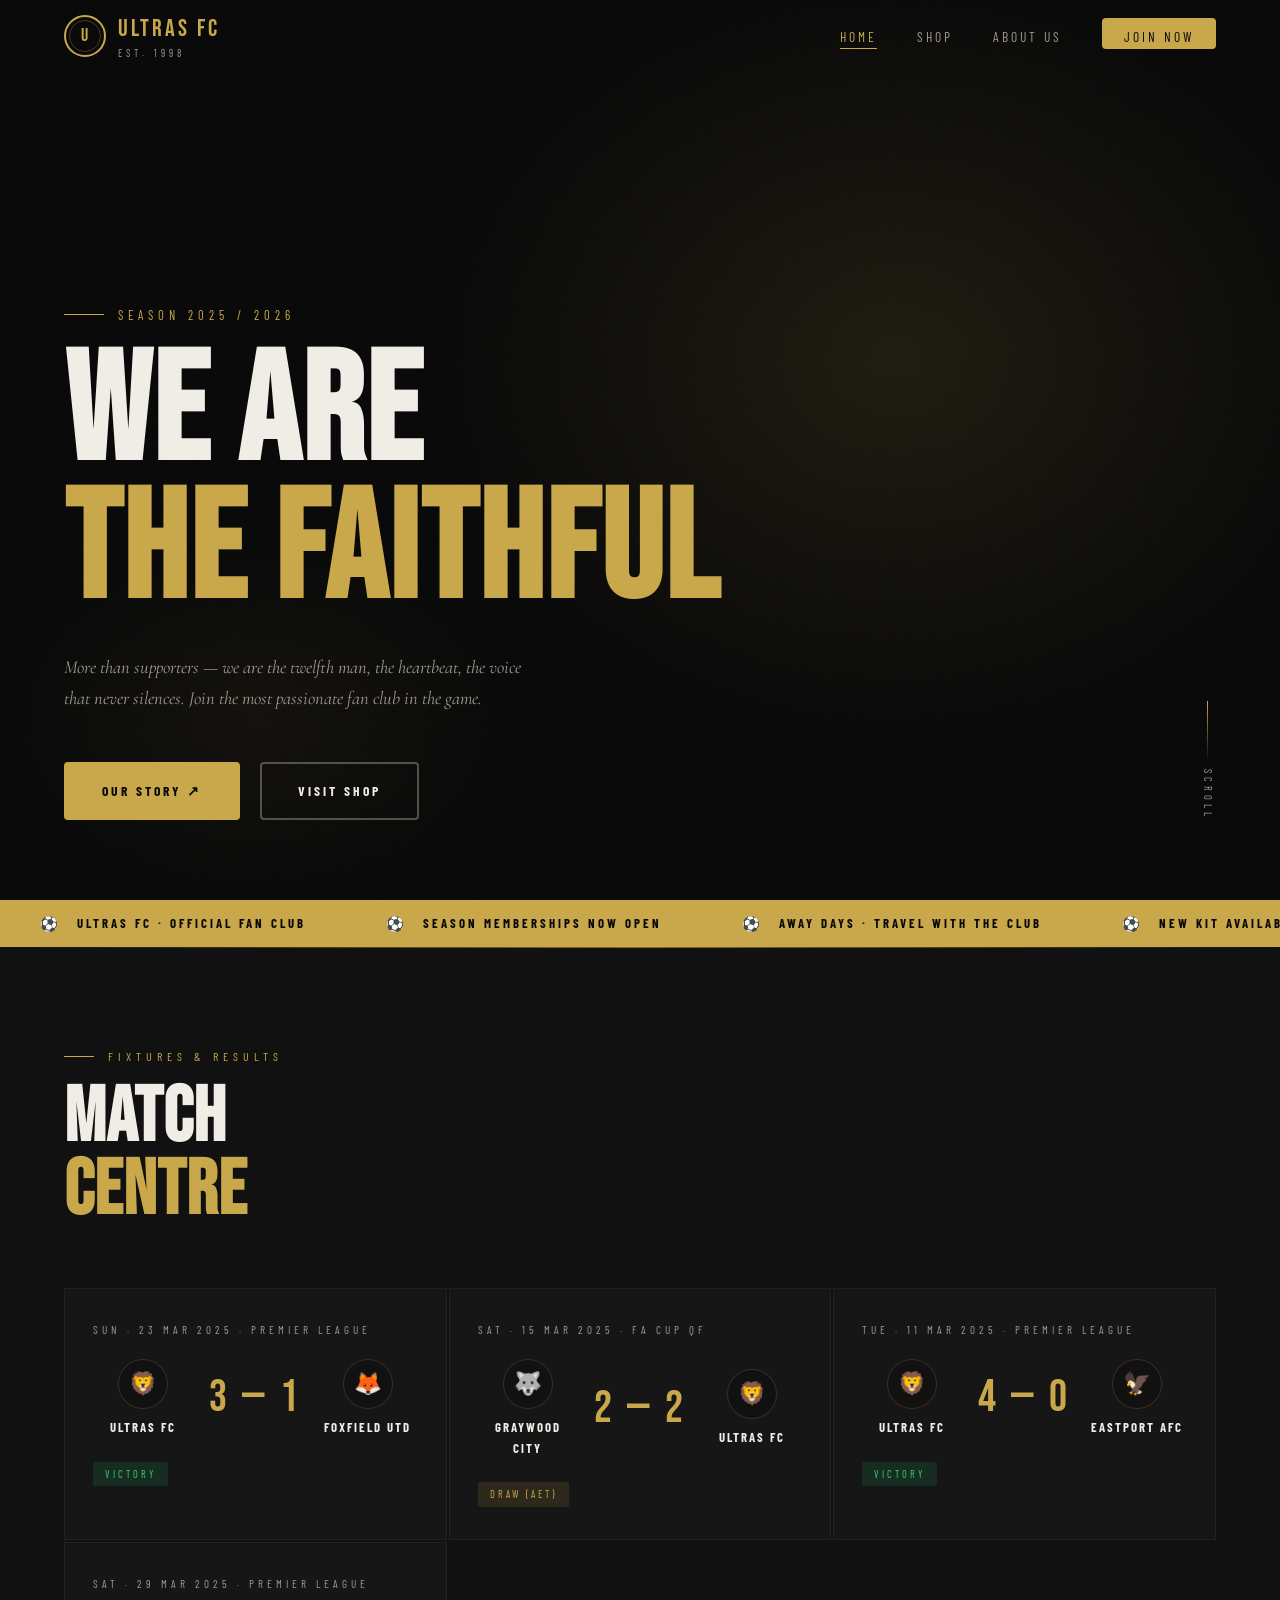
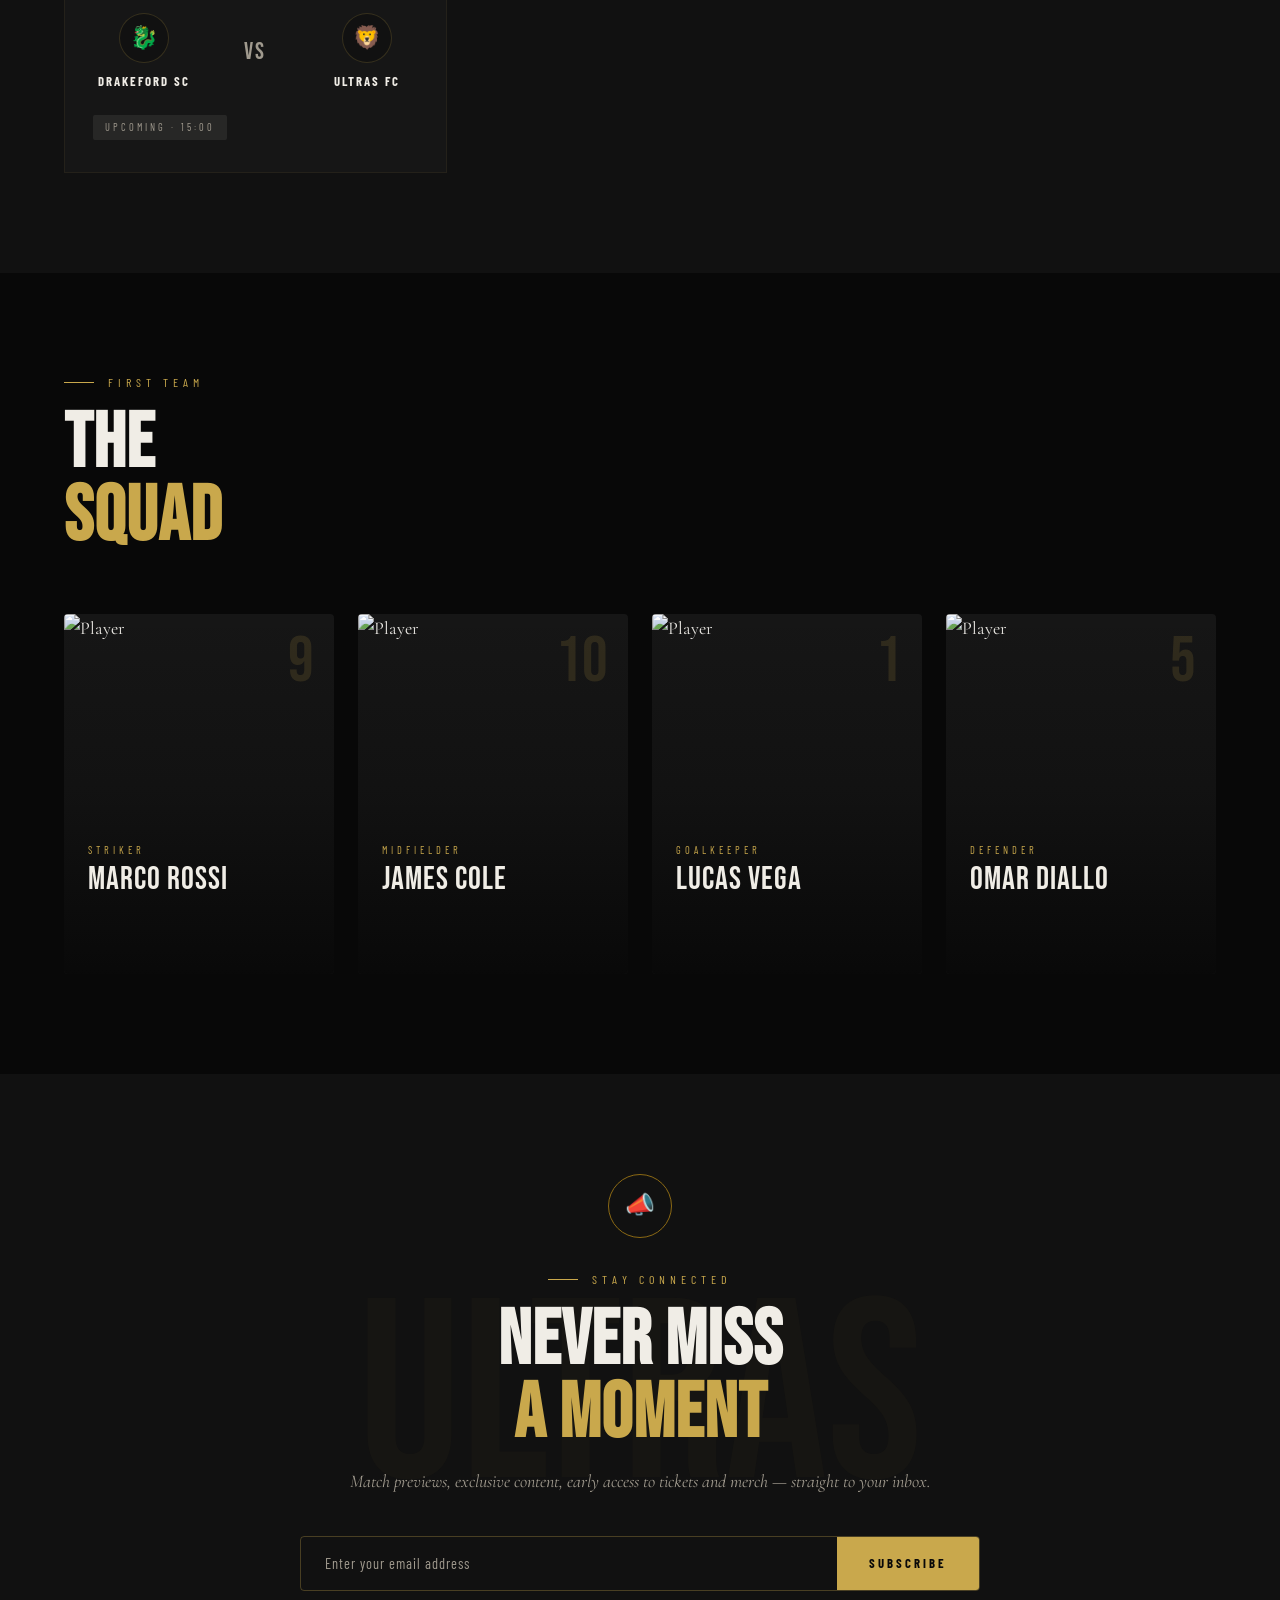
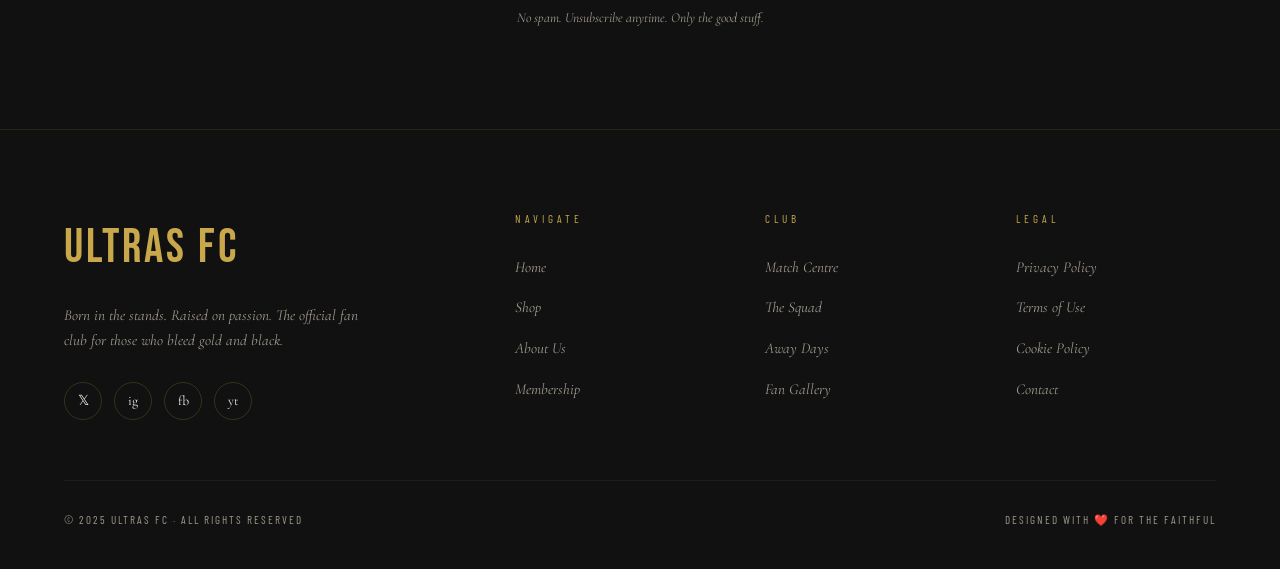
==== website/index.html @ b3915ef3 "Added codes" ====
<!DOCTYPE html>
<html lang="en">
<head>
  <meta charset="UTF-8" />
  <meta name="viewport" content="width=device-width, initial-scale=1.0" />
  <title>Ultras FC — The Faithful</title>
  <link rel="stylesheet" href="styles.css" />
</head>
<body>

<!-- ── Navigation ───────────────────────── -->
<nav class="nav" id="nav">
  <a href="index.html" class="nav-logo">
    <div class="nav-logo-badge">U</div>
    <div>
      <div class="nav-logo-text">ULTRAS FC</div>
      <div class="nav-logo-sub">Est. 1998</div>
    </div>
  </a>
  <ul class="nav-links">
    <li><a href="index.html" class="active">Home</a></li>
    <li><a href="shop.html">Shop</a></li>
    <li><a href="about.html">About Us</a></li>
    <li><a href="shop.html" class="nav-cta">Join Now</a></li>
  </ul>
  <button class="nav-toggle" id="navToggle" aria-label="Toggle menu">
    <span></span><span></span><span></span>
  </button>
</nav>

<!-- ── Hero ─────────────────────────────── -->
<section class="hero">
  <div class="hero-bg"></div>
  <div class="hero-content">
    <div class="hero-kicker">Season 2025 / 2026</div>
    <h1 class="hero-title">WE ARE<br /><span>THE FAITHFUL</span></h1>
    <p class="hero-desc">
      More than supporters — we are the twelfth man, the heartbeat, the voice that never silences. Join the most passionate fan club in the game.
    </p>
    <div class="hero-actions">
      <a href="about.html" class="btn-primary">Our Story ↗</a>
      <a href="shop.html" class="btn-outline">Visit Shop</a>
    </div>
  </div>
  <div class="hero-scroll">
    <div class="hero-scroll-line"></div>
    <span>Scroll</span>
  </div>
</section>

<!-- ── Ticker ────────────────────────────── -->
<div class="ticker">
  <div class="ticker-inner">
    <div class="ticker-item">Ultras FC · Official Fan Club</div>
    <div class="ticker-item">Season Memberships Now Open</div>
    <div class="ticker-item">Away Days · Travel With The Club</div>
    <div class="ticker-item">New Kit Available in Shop</div>
    <div class="ticker-item">Stadium Capacity: 62,000</div>
    <div class="ticker-item">Ultras FC · Official Fan Club</div>
    <div class="ticker-item">Season Memberships Now Open</div>
    <div class="ticker-item">Away Days · Travel With The Club</div>
    <div class="ticker-item">New Kit Available in Shop</div>
    <div class="ticker-item">Stadium Capacity: 62,000</div>
  </div>
</div>

<!-- ── Match Scores ───────────────────────── -->
<section class="matches section">
  <div class="section-label reveal">Fixtures & Results</div>
  <h2 class="section-title reveal reveal-delay-1">MATCH<br /><span>CENTRE</span></h2>

  <div class="matches-grid">
    <!-- Result 1 -->
    <div class="match-card reveal">
      <div class="match-date">Sun · 23 Mar 2025 · Premier League</div>
      <div class="match-teams">
        <div class="match-team">
          <div class="match-team-badge">🦁</div>
          <div class="match-team-name">Ultras FC</div>
        </div>
        <div class="match-score">3 — 1</div>
        <div class="match-team">
          <div class="match-team-badge">🦊</div>
          <div class="match-team-name">Foxfield Utd</div>
        </div>
      </div>
      <span class="match-tag win">Victory</span>
    </div>

    <!-- Result 2 -->
    <div class="match-card reveal reveal-delay-1">
      <div class="match-date">Sat · 15 Mar 2025 · FA Cup QF</div>
      <div class="match-teams">
        <div class="match-team">
          <div class="match-team-badge">🐺</div>
          <div class="match-team-name">Graywood City</div>
        </div>
        <div class="match-score">2 — 2</div>
        <div class="match-team">
          <div class="match-team-badge">🦁</div>
          <div class="match-team-name">Ultras FC</div>
        </div>
      </div>
      <span class="match-tag draw">Draw (AET)</span>
    </div>

    <!-- Result 3 -->
    <div class="match-card reveal reveal-delay-2">
      <div class="match-date">Tue · 11 Mar 2025 · Premier League</div>
      <div class="match-teams">
        <div class="match-team">
          <div class="match-team-badge">🦁</div>
          <div class="match-team-name">Ultras FC</div>
        </div>
        <div class="match-score">4 — 0</div>
        <div class="match-team">
          <div class="match-team-badge">🦅</div>
          <div class="match-team-name">Eastport AFC</div>
        </div>
      </div>
      <span class="match-tag win">Victory</span>
    </div>

    <!-- Upcoming -->
    <div class="match-card reveal reveal-delay-3">
      <div class="match-date">Sat · 29 Mar 2025 · Premier League</div>
      <div class="match-teams">
        <div class="match-team">
          <div class="match-team-badge">🐉</div>
          <div class="match-team-name">Drakeford SC</div>
        </div>
        <div class="match-score upcoming">VS</div>
        <div class="match-team">
          <div class="match-team-badge">🦁</div>
          <div class="match-team-name">Ultras FC</div>
        </div>
      </div>
      <span class="match-tag upcoming-tag">Upcoming · 15:00</span>
    </div>
  </div>
</section>

<!-- ── Players ────────────────────────────── -->
<section class="section" style="background: var(--black);">
  <div class="section-label reveal">First Team</div>
  <h2 class="section-title reveal reveal-delay-1">THE<br /><span>SQUAD</span></h2>

  <div class="players-grid">
    <div class="player-card reveal">
      <img class="player-card-img" src="https://images.unsplash.com/photo-1547347298-4074fc3086f0?w=600&q=80" alt="Player" />
      <div class="player-card-overlay">
        <div class="player-number">9</div>
        <div class="player-position">Striker</div>
        <div class="player-name">MARCO ROSSI</div>
        <div class="player-stats">
          <div class="player-stat">
            <div class="player-stat-val">24</div>
            <div class="player-stat-lbl">Goals</div>
          </div>
          <div class="player-stat">
            <div class="player-stat-val">8</div>
            <div class="player-stat-lbl">Assists</div>
          </div>
          <div class="player-stat">
            <div class="player-stat-val">32</div>
            <div class="player-stat-lbl">Apps</div>
          </div>
        </div>
      </div>
    </div>

    <div class="player-card reveal reveal-delay-1">
      <img class="player-card-img" src="https://images.unsplash.com/photo-1600679472829-3044539ce8ed?w=600&q=80" alt="Player" />
      <div class="player-card-overlay">
        <div class="player-number">10</div>
        <div class="player-position">Midfielder</div>
        <div class="player-name">JAMES COLE</div>
        <div class="player-stats">
          <div class="player-stat">
            <div class="player-stat-val">11</div>
            <div class="player-stat-lbl">Goals</div>
          </div>
          <div class="player-stat">
            <div class="player-stat-val">19</div>
            <div class="player-stat-lbl">Assists</div>
          </div>
          <div class="player-stat">
            <div class="player-stat-val">31</div>
            <div class="player-stat-lbl">Apps</div>
          </div>
        </div>
      </div>
    </div>

    <div class="player-card reveal reveal-delay-2">
      <img class="player-card-img" src="https://images.unsplash.com/photo-1574629810360-7efbbe195018?w=600&q=80" alt="Player" />
      <div class="player-card-overlay">
        <div class="player-number">1</div>
        <div class="player-position">Goalkeeper</div>
        <div class="player-name">LUCAS VEGA</div>
        <div class="player-stats">
          <div class="player-stat">
            <div class="player-stat-val">18</div>
            <div class="player-stat-lbl">Clean Sheets</div>
          </div>
          <div class="player-stat">
            <div class="player-stat-val">94</div>
            <div class="player-stat-lbl">Save %</div>
          </div>
          <div class="player-stat">
            <div class="player-stat-val">30</div>
            <div class="player-stat-lbl">Apps</div>
          </div>
        </div>
      </div>
    </div>

    <div class="player-card reveal reveal-delay-3">
      <img class="player-card-img" src="https://images.unsplash.com/photo-1553778263-73a83bab9b0c?w=600&q=80" alt="Player" />
      <div class="player-card-overlay">
        <div class="player-number">5</div>
        <div class="player-position">Defender</div>
        <div class="player-name">OMAR DIALLO</div>
        <div class="player-stats">
          <div class="player-stat">
            <div class="player-stat-val">3</div>
            <div class="player-stat-lbl">Goals</div>
          </div>
          <div class="player-stat">
            <div class="player-stat-val">87%</div>
            <div class="player-stat-lbl">Duel Win</div>
          </div>
          <div class="player-stat">
            <div class="player-stat-val">33</div>
            <div class="player-stat-lbl">Apps</div>
          </div>
        </div>
      </div>
    </div>
  </div>
</section>

<!-- ── Newsletter ─────────────────────────── -->
<section class="newsletter section">
  <div class="newsletter-inner">
    <div class="newsletter-icon">📣</div>
    <div class="section-label reveal" style="justify-content: center;">Stay Connected</div>
    <h2 class="section-title reveal reveal-delay-1" style="text-align: center;">NEVER MISS<br /><span>A MOMENT</span></h2>
    <p class="reveal reveal-delay-2" style="text-align:center; color: var(--white-dim); font-style: italic; margin-top: 16px;">
      Match previews, exclusive content, early access to tickets and merch — straight to your inbox.
    </p>
    <form class="newsletter-form reveal reveal-delay-3" onsubmit="handleSubscribe(event)">
      <input class="newsletter-input" type="email" placeholder="Enter your email address" required />
      <button type="submit" class="newsletter-submit">Subscribe</button>
    </form>
    <p class="newsletter-note reveal reveal-delay-4">No spam. Unsubscribe anytime. Only the good stuff.</p>
  </div>
</section>

<!-- ── Footer ─────────────────────────────── -->
<footer class="footer">
  <div class="footer-top">
    <div>
      <div class="footer-brand-name">ULTRAS FC</div>
      <p class="footer-brand-desc">
        Born in the stands. Raised on passion. The official fan club for those who bleed gold and black.
      </p>
      <div class="footer-social">
        <a href="#" class="social-link">𝕏</a>
        <a href="#" class="social-link">ig</a>
        <a href="#" class="social-link">fb</a>
        <a href="#" class="social-link">yt</a>
      </div>
    </div>
    <div>
      <div class="footer-col-title">Navigate</div>
      <ul class="footer-links">
        <li><a href="index.html">Home</a></li>
        <li><a href="shop.html">Shop</a></li>
        <li><a href="about.html">About Us</a></li>
        <li><a href="#">Membership</a></li>
      </ul>
    </div>
    <div>
      <div class="footer-col-title">Club</div>
      <ul class="footer-links">
        <li><a href="#">Match Centre</a></li>
        <li><a href="#">The Squad</a></li>
        <li><a href="#">Away Days</a></li>
        <li><a href="#">Fan Gallery</a></li>
      </ul>
    </div>
    <div>
      <div class="footer-col-title">Legal</div>
      <ul class="footer-links">
        <li><a href="#">Privacy Policy</a></li>
        <li><a href="#">Terms of Use</a></li>
        <li><a href="#">Cookie Policy</a></li>
        <li><a href="#">Contact</a></li>
      </ul>
    </div>
  </div>
  <div class="footer-bottom">
    <span class="footer-copy">© 2025 Ultras FC · All rights reserved</span>
    <span class="footer-copy">Designed with ❤️ for the faithful</span>
  </div>
</footer>

<script>
  /* ── Sticky nav ── */
  const nav = document.getElementById('nav');
  window.addEventListener('scroll', () => {
    nav.classList.toggle('scrolled', window.scrollY > 60);
  });

  /* ── Scroll reveal ── */
  const reveals = document.querySelectorAll('.reveal');
  const observer = new IntersectionObserver(entries => {
    entries.forEach(e => { if (e.isIntersecting) e.target.classList.add('visible'); });
  }, { threshold: 0.12 });
  reveals.forEach(el => observer.observe(el));

  /* ── Newsletter ── */
  function handleSubscribe(e) {
    e.preventDefault();
    const btn = e.target.querySelector('.newsletter-submit');
    btn.textContent = '✓ You\'re In!';
    btn.style.background = '#2ED573';
    setTimeout(() => {
      btn.textContent = 'Subscribe';
      btn.style.background = '';
      e.target.reset();
    }, 3000);
  }

  /* ── Mobile nav ── */
  const toggle = document.getElementById('navToggle');
  const links = document.querySelector('.nav-links');
  toggle.addEventListener('click', () => {
    const open = links.style.display === 'flex';
    links.style.display = open ? '' : 'flex';
    links.style.flexDirection = 'column';
    links.style.position = 'absolute';
    links.style.top = 'var(--nav-h)';
    links.style.left = '0';
    links.style.right = '0';
    links.style.background = 'rgba(8,8,8,0.98)';
    links.style.padding = '24px 5vw';
    links.style.gap = '20px';
    links.style.borderBottom = '1px solid rgba(201,168,76,0.2)';
    if (open) links.style.display = 'none';
  });
</script>
</body>
</html>
---- website/styles.css ----
/* =============================================
   ULTRAS FC — PREMIUM FAN CLUB STYLESHEET
   Theme: Black & Gold / Luxury Football
============================================= */

@import url('https://fonts.googleapis.com/css2?family=Bebas+Neue&family=Barlow+Condensed:wght@400;600;700&family=Cormorant+Garamond:ital,wght@0,400;0,600;1,400&display=swap');

/* ── CSS Variables ─────────────────────────── */
:root {
  --black:      #080808;
  --black-soft: #111111;
  --black-card: #161616;
  --gold:       #C9A84C;
  --gold-light: #E8C96A;
  --gold-dim:   #8B6914;
  --white:      #F0EDE6;
  --white-dim:  #A09A8E;
  --red:        #C0392B;

  --font-display: 'Bebas Neue', sans-serif;
  --font-head:    'Barlow Condensed', sans-serif;
  --font-body:    'Cormorant Garamond', serif;

  --nav-h: 72px;
  --radius: 4px;
  --transition: 0.35s cubic-bezier(0.25, 0.46, 0.45, 0.94);
}

/* ── Reset ─────────────────────────────────── */
*, *::before, *::after { box-sizing: border-box; margin: 0; padding: 0; }
html { scroll-behavior: smooth; }
body {
  background: var(--black);
  color: var(--white);
  font-family: var(--font-body);
  font-size: 18px;
  line-height: 1.6;
  overflow-x: hidden;
}
a { color: inherit; text-decoration: none; }
img { display: block; max-width: 100%; }
ul { list-style: none; }
button { cursor: pointer; border: none; background: none; font-family: inherit; }

/* ── Scrollbar ─────────────────────────────── */
::-webkit-scrollbar { width: 6px; }
::-webkit-scrollbar-track { background: var(--black); }
::-webkit-scrollbar-thumb { background: var(--gold-dim); border-radius: 3px; }

/* ── Selection ─────────────────────────────── */
::selection { background: var(--gold); color: var(--black); }

/* ═══════════════════════════════════════════
   NAVIGATION
═══════════════════════════════════════════ */
.nav {
  position: fixed;
  top: 0; left: 0; right: 0;
  z-index: 1000;
  height: var(--nav-h);
  display: flex;
  align-items: center;
  justify-content: space-between;
  padding: 0 5vw;
  transition: background var(--transition), box-shadow var(--transition);
}
.nav.scrolled {
  background: rgba(8,8,8,0.97);
  box-shadow: 0 1px 0 var(--gold-dim);
  backdrop-filter: blur(12px);
}
.nav-logo {
  display: flex;
  align-items: center;
  gap: 12px;
}
.nav-logo-badge {
  width: 42px; height: 42px;
  border: 2px solid var(--gold);
  border-radius: 50%;
  display: grid;
  place-items: center;
  font-family: var(--font-display);
  font-size: 1.1rem;
  color: var(--gold);
  letter-spacing: 1px;
  position: relative;
}
.nav-logo-badge::before {
  content: '';
  position: absolute;
  inset: 3px;
  border-radius: 50%;
  border: 1px solid rgba(201,168,76,0.3);
}
.nav-logo-text {
  font-family: var(--font-display);
  font-size: 1.5rem;
  letter-spacing: 3px;
  color: var(--gold);
}
.nav-logo-sub {
  font-family: var(--font-head);
  font-size: 0.65rem;
  letter-spacing: 4px;
  color: var(--white-dim);
  text-transform: uppercase;
  margin-top: -4px;
}
.nav-links {
  display: flex;
  gap: 40px;
  align-items: center;
}
.nav-links a {
  font-family: var(--font-head);
  font-size: 0.85rem;
  letter-spacing: 3px;
  text-transform: uppercase;
  color: var(--white-dim);
  transition: color var(--transition);
  position: relative;
  padding-bottom: 4px;
}
.nav-links a::after {
  content: '';
  position: absolute;
  bottom: 0; left: 0;
  width: 0; height: 1px;
  background: var(--gold);
  transition: width var(--transition);
}
.nav-links a:hover,
.nav-links a.active { color: var(--gold); }
.nav-links a:hover::after,
.nav-links a.active::after { width: 100%; }
.nav-cta {
  font-family: var(--font-head);
  font-size: 0.8rem;
  letter-spacing: 3px;
  text-transform: uppercase;
  color: var(--black) !important;
  background: var(--gold);
  padding: 10px 22px;
  border-radius: var(--radius);
  transition: background var(--transition), transform var(--transition) !important;
}
.nav-cta::after { display: none !important; }
.nav-cta:hover { background: var(--gold-light) !important; transform: translateY(-1px); }

/* Mobile menu toggle */
.nav-toggle {
  display: none;
  flex-direction: column;
  gap: 5px;
  padding: 8px;
}
.nav-toggle span {
  display: block;
  width: 24px; height: 2px;
  background: var(--gold);
  transition: var(--transition);
}

/* ═══════════════════════════════════════════
   HERO
═══════════════════════════════════════════ */
.hero {
  min-height: 100vh;
  display: flex;
  align-items: flex-end;
  padding: 0 5vw 80px;
  position: relative;
  overflow: hidden;
}
.hero-bg {
  position: absolute;
  inset: 0;
  background:
    radial-gradient(ellipse 60% 70% at 70% 40%, rgba(201,168,76,0.12) 0%, transparent 60%),
    radial-gradient(ellipse 40% 40% at 20% 80%, rgba(201,168,76,0.06) 0%, transparent 50%),
    linear-gradient(180deg, rgba(8,8,8,0) 0%, rgba(8,8,8,0.7) 60%, var(--black) 100%),
    url('https://images.unsplash.com/photo-1522778119026-d647f0596c20?w=1800&q=80') center/cover no-repeat;
}
/* Grain overlay */
.hero-bg::after {
  content: '';
  position: absolute;
  inset: 0;
  background-image: url("data:image/svg+xml,%3Csvg viewBox='0 0 256 256' xmlns='http://www.w3.org/2000/svg'%3E%3Cfilter id='n'%3E%3CfeTurbulence type='fractalNoise' baseFrequency='0.9' numOctaves='4' stitchTiles='stitch'/%3E%3C/filter%3E%3Crect width='100%25' height='100%25' filter='url(%23n)' opacity='0.04'/%3E%3C/svg%3E");
  opacity: 0.4;
  pointer-events: none;
}
.hero-content {
  position: relative;
  z-index: 2;
  max-width: 900px;
}
.hero-kicker {
  font-family: var(--font-head);
  font-size: 0.8rem;
  letter-spacing: 5px;
  text-transform: uppercase;
  color: var(--gold);
  margin-bottom: 20px;
  display: flex;
  align-items: center;
  gap: 14px;
  opacity: 0;
  animation: fadeUp 0.8s 0.2s forwards;
}
.hero-kicker::before {
  content: '';
  width: 40px; height: 1px;
  background: var(--gold);
}
.hero-title {
  font-family: var(--font-display);
  font-size: clamp(4.5rem, 12vw, 10rem);
  line-height: 0.9;
  letter-spacing: 2px;
  color: var(--white);
  margin-bottom: 30px;
  opacity: 0;
  animation: fadeUp 0.8s 0.4s forwards;
}
.hero-title span { color: var(--gold); }
.hero-desc {
  font-size: 1.15rem;
  color: var(--white-dim);
  max-width: 480px;
  margin-bottom: 48px;
  line-height: 1.7;
  font-style: italic;
  opacity: 0;
  animation: fadeUp 0.8s 0.6s forwards;
}
.hero-actions {
  display: flex;
  gap: 20px;
  align-items: center;
  flex-wrap: wrap;
  opacity: 0;
  animation: fadeUp 0.8s 0.8s forwards;
}
.hero-scroll {
  position: absolute;
  right: 5vw;
  bottom: 80px;
  z-index: 2;
  display: flex;
  flex-direction: column;
  align-items: center;
  gap: 8px;
  opacity: 0;
  animation: fadeIn 1s 1.2s forwards;
}
.hero-scroll span {
  font-family: var(--font-head);
  font-size: 0.65rem;
  letter-spacing: 4px;
  text-transform: uppercase;
  color: var(--white-dim);
  writing-mode: vertical-rl;
}
.hero-scroll-line {
  width: 1px;
  height: 60px;
  background: linear-gradient(to bottom, var(--gold), transparent);
  animation: scrollPulse 2s ease-in-out infinite;
}

/* ═══════════════════════════════════════════
   TICKER BAR
═══════════════════════════════════════════ */
.ticker {
  background: var(--gold);
  padding: 12px 0;
  overflow: hidden;
  position: relative;
}
.ticker-inner {
  display: flex;
  animation: ticker 30s linear infinite;
  white-space: nowrap;
}
.ticker-item {
  font-family: var(--font-head);
  font-size: 0.8rem;
  font-weight: 700;
  letter-spacing: 3px;
  text-transform: uppercase;
  color: var(--black);
  padding: 0 40px;
  display: flex;
  align-items: center;
  gap: 16px;
}
.ticker-item::before {
  content: '⚽';
  font-size: 0.9rem;
}

/* ═══════════════════════════════════════════
   SECTION COMMONS
═══════════════════════════════════════════ */
.section {
  padding: 100px 5vw;
}
.section-label {
  font-family: var(--font-head);
  font-size: 0.75rem;
  letter-spacing: 5px;
  text-transform: uppercase;
  color: var(--gold);
  margin-bottom: 16px;
  display: flex;
  align-items: center;
  gap: 14px;
}
.section-label::before {
  content: '';
  width: 30px; height: 1px;
  background: var(--gold);
}
.section-title {
  font-family: var(--font-display);
  font-size: clamp(2.8rem, 6vw, 5.5rem);
  line-height: 0.95;
  letter-spacing: 1px;
  margin-bottom: 16px;
}
.section-title span { color: var(--gold); }

/* ═══════════════════════════════════════════
   BUTTONS
═══════════════════════════════════════════ */
.btn-primary {
  display: inline-flex;
  align-items: center;
  gap: 10px;
  font-family: var(--font-head);
  font-size: 0.85rem;
  font-weight: 700;
  letter-spacing: 3px;
  text-transform: uppercase;
  background: var(--gold);
  color: var(--black);
  padding: 16px 36px;
  border-radius: var(--radius);
  transition: background var(--transition), transform var(--transition), box-shadow var(--transition);
  border: 2px solid var(--gold);
}
.btn-primary:hover {
  background: var(--gold-light);
  border-color: var(--gold-light);
  transform: translateY(-2px);
  box-shadow: 0 12px 30px rgba(201,168,76,0.3);
}
.btn-outline {
  display: inline-flex;
  align-items: center;
  gap: 10px;
  font-family: var(--font-head);
  font-size: 0.85rem;
  font-weight: 700;
  letter-spacing: 3px;
  text-transform: uppercase;
  background: transparent;
  color: var(--white);
  padding: 16px 36px;
  border-radius: var(--radius);
  border: 2px solid rgba(240,237,230,0.3);
  transition: border-color var(--transition), color var(--transition), transform var(--transition);
}
.btn-outline:hover {
  border-color: var(--gold);
  color: var(--gold);
  transform: translateY(-2px);
}

/* ═══════════════════════════════════════════
   MATCH SCORES SECTION
═══════════════════════════════════════════ */
.matches {
  background: var(--black-soft);
  position: relative;
}
.matches::before {
  content: '';
  position: absolute;
  top: 0; left: 0; right: 0;
  height: 1px;
  background: linear-gradient(90deg, transparent, var(--gold-dim), transparent);
}
.matches-grid {
  display: grid;
  grid-template-columns: repeat(auto-fill, minmax(320px, 1fr));
  gap: 2px;
  margin-top: 60px;
}
.match-card {
  background: var(--black-card);
  padding: 32px 28px;
  position: relative;
  overflow: hidden;
  transition: transform var(--transition);
  border: 1px solid rgba(201,168,76,0.08);
}
.match-card::before {
  content: '';
  position: absolute;
  top: 0; left: 0; right: 0;
  height: 2px;
  background: var(--gold);
  transform: scaleX(0);
  transform-origin: left;
  transition: transform var(--transition);
}
.match-card:hover { transform: translateY(-4px); }
.match-card:hover::before { transform: scaleX(1); }
.match-date {
  font-family: var(--font-head);
  font-size: 0.7rem;
  letter-spacing: 4px;
  text-transform: uppercase;
  color: var(--white-dim);
  margin-bottom: 20px;
}
.match-teams {
  display: flex;
  align-items: center;
  justify-content: space-between;
  gap: 16px;
  margin-bottom: 20px;
}
.match-team {
  display: flex;
  flex-direction: column;
  align-items: center;
  gap: 8px;
  flex: 1;
}
.match-team-badge {
  width: 50px; height: 50px;
  border-radius: 50%;
  background: var(--black-soft);
  border: 1px solid rgba(201,168,76,0.2);
  display: grid;
  place-items: center;
  font-size: 1.4rem;
}
.match-team-name {
  font-family: var(--font-head);
  font-size: 0.8rem;
  font-weight: 700;
  letter-spacing: 2px;
  text-transform: uppercase;
  text-align: center;
}
.match-score {
  font-family: var(--font-display);
  font-size: 2.8rem;
  letter-spacing: 4px;
  color: var(--gold);
  text-align: center;
  min-width: 90px;
}
.match-score.upcoming { font-size: 1.5rem; color: var(--white-dim); letter-spacing: 2px; }
.match-tag {
  font-family: var(--font-head);
  font-size: 0.65rem;
  letter-spacing: 3px;
  text-transform: uppercase;
  padding: 4px 12px;
  border-radius: 2px;
  display: inline-block;
}
.match-tag.win  { background: rgba(46,213,115,0.12); color: #2ED573; }
.match-tag.draw { background: rgba(201,168,76,0.12); color: var(--gold); }
.match-tag.upcoming-tag { background: rgba(240,237,230,0.08); color: var(--white-dim); }

/* ═══════════════════════════════════════════
   PLAYERS SECTION
═══════════════════════════════════════════ */
.players-grid {
  display: grid;
  grid-template-columns: repeat(auto-fill, minmax(260px, 1fr));
  gap: 24px;
  margin-top: 60px;
}
.player-card {
  position: relative;
  overflow: hidden;
  border-radius: var(--radius);
  aspect-ratio: 3/4;
  cursor: pointer;
  background: var(--black-card);
}
.player-card-img {
  width: 100%; height: 100%;
  object-fit: cover;
  transition: transform 0.6s var(--transition);
  filter: grayscale(30%);
}
.player-card:hover .player-card-img {
  transform: scale(1.06);
  filter: grayscale(0%);
}
.player-card-overlay {
  position: absolute;
  inset: 0;
  background: linear-gradient(to top, rgba(8,8,8,0.95) 0%, rgba(8,8,8,0.3) 50%, transparent 100%);
  display: flex;
  flex-direction: column;
  justify-content: flex-end;
  padding: 28px 24px;
  transition: var(--transition);
}
.player-number {
  font-family: var(--font-display);
  font-size: 4rem;
  color: rgba(201,168,76,0.15);
  line-height: 1;
  position: absolute;
  top: 16px; right: 20px;
  transition: color var(--transition);
}
.player-card:hover .player-number { color: rgba(201,168,76,0.4); }
.player-position {
  font-family: var(--font-head);
  font-size: 0.65rem;
  letter-spacing: 4px;
  text-transform: uppercase;
  color: var(--gold);
  margin-bottom: 6px;
}
.player-name {
  font-family: var(--font-display);
  font-size: 2rem;
  letter-spacing: 1px;
  line-height: 1;
  margin-bottom: 12px;
}
.player-stats {
  display: flex;
  gap: 20px;
  opacity: 0;
  transform: translateY(8px);
  transition: opacity var(--transition), transform var(--transition);
}
.player-card:hover .player-stats {
  opacity: 1;
  transform: translateY(0);
}
.player-stat { text-align: center; }
.player-stat-val {
  font-family: var(--font-display);
  font-size: 1.4rem;
  color: var(--gold);
  line-height: 1;
}
.player-stat-lbl {
  font-family: var(--font-head);
  font-size: 0.6rem;
  letter-spacing: 2px;
  text-transform: uppercase;
  color: var(--white-dim);
}

/* ═══════════════════════════════════════════
   NEWSLETTER
═══════════════════════════════════════════ */
.newsletter {
  background: var(--black-soft);
  position: relative;
  overflow: hidden;
}
.newsletter::before {
  content: 'ULTRAS';
  position: absolute;
  font-family: var(--font-display);
  font-size: 20vw;
  color: rgba(201,168,76,0.03);
  top: 50%;
  left: 50%;
  transform: translate(-50%, -50%);
  white-space: nowrap;
  pointer-events: none;
  user-select: none;
}
.newsletter-inner {
  max-width: 680px;
  margin: 0 auto;
  text-align: center;
}
.newsletter-icon {
  width: 64px; height: 64px;
  border: 1px solid var(--gold-dim);
  border-radius: 50%;
  display: grid;
  place-items: center;
  font-size: 1.5rem;
  margin: 0 auto 32px;
}
.newsletter-form {
  display: flex;
  gap: 0;
  margin-top: 40px;
  border: 1px solid rgba(201,168,76,0.3);
  border-radius: var(--radius);
  overflow: hidden;
  transition: border-color var(--transition);
}
.newsletter-form:focus-within { border-color: var(--gold); }
.newsletter-input {
  flex: 1;
  background: transparent;
  border: none;
  padding: 18px 24px;
  font-family: var(--font-head);
  font-size: 0.9rem;
  letter-spacing: 1px;
  color: var(--white);
  outline: none;
}
.newsletter-input::placeholder { color: var(--white-dim); }
.newsletter-submit {
  font-family: var(--font-head);
  font-size: 0.8rem;
  font-weight: 700;
  letter-spacing: 3px;
  text-transform: uppercase;
  background: var(--gold);
  color: var(--black);
  padding: 18px 32px;
  border: none;
  cursor: pointer;
  transition: background var(--transition);
}
.newsletter-submit:hover { background: var(--gold-light); }
.newsletter-note {
  font-size: 0.85rem;
  font-style: italic;
  color: var(--white-dim);
  margin-top: 16px;
}

/* ═══════════════════════════════════════════
   SHOP GRID
═══════════════════════════════════════════ */
.shop-filters {
  display: flex;
  gap: 12px;
  flex-wrap: wrap;
  margin-bottom: 50px;
}
.shop-filter-btn {
  font-family: var(--font-head);
  font-size: 0.75rem;
  letter-spacing: 3px;
  text-transform: uppercase;
  padding: 10px 24px;
  border-radius: var(--radius);
  border: 1px solid rgba(201,168,76,0.25);
  color: var(--white-dim);
  transition: all var(--transition);
}
.shop-filter-btn:hover,
.shop-filter-btn.active {
  background: var(--gold);
  color: var(--black);
  border-color: var(--gold);
}
.shop-grid {
  display: grid;
  grid-template-columns: repeat(auto-fill, minmax(280px, 1fr));
  gap: 28px;
}
.product-card {
  background: var(--black-card);
  border: 1px solid rgba(201,168,76,0.08);
  border-radius: var(--radius);
  overflow: hidden;
  transition: transform var(--transition), box-shadow var(--transition);
}
.product-card:hover {
  transform: translateY(-6px);
  box-shadow: 0 20px 50px rgba(0,0,0,0.5), 0 0 0 1px rgba(201,168,76,0.2);
}
.product-img-wrap {
  position: relative;
  aspect-ratio: 1;
  overflow: hidden;
  background: var(--black-soft);
}
.product-img {
  width: 100%; height: 100%;
  object-fit: cover;
  transition: transform 0.6s ease;
}
.product-card:hover .product-img { transform: scale(1.04); }
.product-badge {
  position: absolute;
  top: 16px; left: 16px;
  font-family: var(--font-head);
  font-size: 0.65rem;
  letter-spacing: 3px;
  text-transform: uppercase;
  background: var(--gold);
  color: var(--black);
  padding: 4px 10px;
  border-radius: 2px;
  font-weight: 700;
}
.product-wishlist {
  position: absolute;
  top: 14px; right: 14px;
  width: 36px; height: 36px;
  background: rgba(8,8,8,0.7);
  border-radius: 50%;
  display: grid;
  place-items: center;
  font-size: 1rem;
  backdrop-filter: blur(8px);
  border: 1px solid rgba(201,168,76,0.2);
  transition: background var(--transition);
}
.product-wishlist:hover { background: var(--gold); }
.product-info { padding: 20px 22px 24px; }
.product-category {
  font-family: var(--font-head);
  font-size: 0.65rem;
  letter-spacing: 3px;
  text-transform: uppercase;
  color: var(--gold-dim);
  margin-bottom: 6px;
}
.product-name {
  font-family: var(--font-head);
  font-size: 1.1rem;
  font-weight: 700;
  letter-spacing: 1px;
  margin-bottom: 14px;
}
.product-footer {
  display: flex;
  align-items: center;
  justify-content: space-between;
}
.product-price {
  font-family: var(--font-display);
  font-size: 1.6rem;
  letter-spacing: 1px;
  color: var(--gold);
}
.product-add {
  width: 38px; height: 38px;
  background: var(--gold);
  color: var(--black);
  border-radius: var(--radius);
  display: grid;
  place-items: center;
  font-size: 1.2rem;
  font-weight: 700;
  transition: background var(--transition), transform var(--transition);
}
.product-add:hover { background: var(--gold-light); transform: scale(1.08); }

/* ═══════════════════════════════════════════
   ABOUT PAGE
═══════════════════════════════════════════ */
.about-hero {
  min-height: 60vh;
  display: flex;
  align-items: flex-end;
  padding: 0 5vw 80px;
  position: relative;
  overflow: hidden;
  background:
    radial-gradient(ellipse 80% 60% at 50% 50%, rgba(201,168,76,0.1) 0%, transparent 60%),
    linear-gradient(180deg, var(--black) 0%, var(--black-soft) 100%);
}
.about-hero-content { position: relative; z-index: 2; }
.about-manifesto {
  max-width: 800px;
  margin: 0 auto;
}
.manifesto-text {
  font-family: var(--font-body);
  font-size: clamp(1.3rem, 2.5vw, 2rem);
  font-style: italic;
  line-height: 1.5;
  color: var(--white-dim);
  text-align: center;
  position: relative;
  padding: 50px 0;
}
.manifesto-text::before {
  content: '"';
  position: absolute;
  top: -20px; left: -20px;
  font-family: var(--font-display);
  font-size: 10rem;
  color: rgba(201,168,76,0.08);
  line-height: 1;
}
.manifesto-text span { color: var(--gold); font-style: normal; font-weight: 600; }
.values-grid {
  display: grid;
  grid-template-columns: repeat(auto-fill, minmax(260px, 1fr));
  gap: 2px;
  margin-top: 60px;
}
.value-card {
  background: var(--black-card);
  padding: 40px 32px;
  position: relative;
  overflow: hidden;
  border: 1px solid rgba(201,168,76,0.06);
}
.value-number {
  font-family: var(--font-display);
  font-size: 5rem;
  color: rgba(201,168,76,0.06);
  line-height: 1;
  margin-bottom: 16px;
  transition: color var(--transition);
}
.value-card:hover .value-number { color: rgba(201,168,76,0.15); }
.value-title {
  font-family: var(--font-display);
  font-size: 1.8rem;
  letter-spacing: 1px;
  margin-bottom: 12px;
  color: var(--gold);
}
.value-text {
  font-size: 0.95rem;
  font-style: italic;
  color: var(--white-dim);
  line-height: 1.7;
}
.stats-row {
  display: grid;
  grid-template-columns: repeat(auto-fill, minmax(200px, 1fr));
  gap: 2px;
  background: rgba(201,168,76,0.06);
  margin-top: 80px;
}
.stat-block {
  background: var(--black);
  padding: 50px 30px;
  text-align: center;
}
.stat-val {
  font-family: var(--font-display);
  font-size: 4.5rem;
  color: var(--gold);
  line-height: 1;
  margin-bottom: 8px;
}
.stat-lbl {
  font-family: var(--font-head);
  font-size: 0.7rem;
  letter-spacing: 4px;
  text-transform: uppercase;
  color: var(--white-dim);
}
.team-section {
  padding: 80px 5vw;
  background: var(--black-soft);
}
.leadership-grid {
  display: grid;
  grid-template-columns: repeat(auto-fill, minmax(220px, 1fr));
  gap: 30px;
  margin-top: 60px;
}
.leader-card {
  text-align: center;
}
.leader-img-wrap {
  width: 140px; height: 140px;
  border-radius: 50%;
  overflow: hidden;
  margin: 0 auto 20px;
  border: 2px solid rgba(201,168,76,0.2);
  position: relative;
}
.leader-img-wrap::after {
  content: '';
  position: absolute;
  inset: 0;
  border-radius: 50%;
  border: 2px solid var(--gold);
  transform: scale(1.1);
  opacity: 0;
  transition: opacity var(--transition), transform var(--transition);
}
.leader-card:hover .leader-img-wrap::after {
  opacity: 1;
  transform: scale(1);
}
.leader-img {
  width: 100%; height: 100%;
  object-fit: cover;
  filter: grayscale(30%);
  transition: filter var(--transition);
}
.leader-card:hover .leader-img { filter: grayscale(0%); }
.leader-role {
  font-family: var(--font-head);
  font-size: 0.65rem;
  letter-spacing: 3px;
  text-transform: uppercase;
  color: var(--gold);
  margin-bottom: 4px;
}
.leader-name {
  font-family: var(--font-head);
  font-size: 1rem;
  font-weight: 700;
  letter-spacing: 1px;
}

/* ═══════════════════════════════════════════
   FOOTER
═══════════════════════════════════════════ */
.footer {
  background: var(--black-soft);
  border-top: 1px solid rgba(201,168,76,0.12);
  padding: 80px 5vw 40px;
}
.footer-top {
  display: grid;
  grid-template-columns: 2fr 1fr 1fr 1fr;
  gap: 50px;
  margin-bottom: 60px;
}
.footer-brand-name {
  font-family: var(--font-display);
  font-size: 3rem;
  letter-spacing: 3px;
  color: var(--gold);
  margin-bottom: 16px;
}
.footer-brand-desc {
  font-size: 0.95rem;
  font-style: italic;
  color: var(--white-dim);
  line-height: 1.7;
  max-width: 300px;
}
.footer-social {
  display: flex;
  gap: 12px;
  margin-top: 28px;
}
.social-link {
  width: 38px; height: 38px;
  border: 1px solid rgba(201,168,76,0.2);
  border-radius: 50%;
  display: grid;
  place-items: center;
  font-size: 0.85rem;
  transition: background var(--transition), border-color var(--transition);
}
.social-link:hover {
  background: var(--gold);
  border-color: var(--gold);
  color: var(--black);
}
.footer-col-title {
  font-family: var(--font-head);
  font-size: 0.7rem;
  letter-spacing: 4px;
  text-transform: uppercase;
  color: var(--gold);
  margin-bottom: 24px;
}
.footer-links { display: flex; flex-direction: column; gap: 12px; }
.footer-links a {
  font-size: 0.95rem;
  color: var(--white-dim);
  transition: color var(--transition);
  font-style: italic;
}
.footer-links a:hover { color: var(--gold); }
.footer-bottom {
  border-top: 1px solid rgba(201,168,76,0.08);
  padding-top: 30px;
  display: flex;
  justify-content: space-between;
  align-items: center;
  flex-wrap: wrap;
  gap: 16px;
}
.footer-copy {
  font-family: var(--font-head);
  font-size: 0.7rem;
  letter-spacing: 2px;
  color: var(--white-dim);
  text-transform: uppercase;
}

/* ═══════════════════════════════════════════
   PAGE HEADER (inner pages)
═══════════════════════════════════════════ */
.page-header {
  padding: calc(var(--nav-h) + 80px) 5vw 80px;
  background:
    radial-gradient(ellipse 70% 60% at 50% 100%, rgba(201,168,76,0.08) 0%, transparent 60%),
    var(--black);
  position: relative;
  overflow: hidden;
}
.page-header::after {
  content: '';
  position: absolute;
  bottom: 0; left: 0; right: 0;
  height: 1px;
  background: linear-gradient(90deg, transparent, var(--gold-dim), transparent);
}

/* ═══════════════════════════════════════════
   ANIMATIONS
═══════════════════════════════════════════ */
@keyframes fadeUp {
  from { opacity: 0; transform: translateY(24px); }
  to   { opacity: 1; transform: translateY(0); }
}
@keyframes fadeIn {
  from { opacity: 0; }
  to   { opacity: 1; }
}
@keyframes ticker {
  from { transform: translateX(0); }
  to   { transform: translateX(-50%); }
}
@keyframes scrollPulse {
  0%, 100% { opacity: 0.4; transform: scaleY(1); }
  50%       { opacity: 1;   transform: scaleY(1.1); }
}

/* Reveal on scroll */
.reveal {
  opacity: 0;
  transform: translateY(32px);
  transition: opacity 0.7s ease, transform 0.7s ease;
}
.reveal.visible {
  opacity: 1;
  transform: translateY(0);
}
.reveal-delay-1 { transition-delay: 0.1s; }
.reveal-delay-2 { transition-delay: 0.2s; }
.reveal-delay-3 { transition-delay: 0.3s; }
.reveal-delay-4 { transition-delay: 0.4s; }

/* ═══════════════════════════════════════════
   RESPONSIVE
═══════════════════════════════════════════ */
@media (max-width: 900px) {
  .nav-links { display: none; }
  .nav-toggle { display: flex; }
  .footer-top {
    grid-template-columns: 1fr 1fr;
  }
}
@media (max-width: 600px) {
  .footer-top { grid-template-columns: 1fr; }
  .newsletter-form { flex-direction: column; border-radius: var(--radius); }
  .newsletter-submit { border-radius: 0 0 var(--radius) var(--radius); }
}
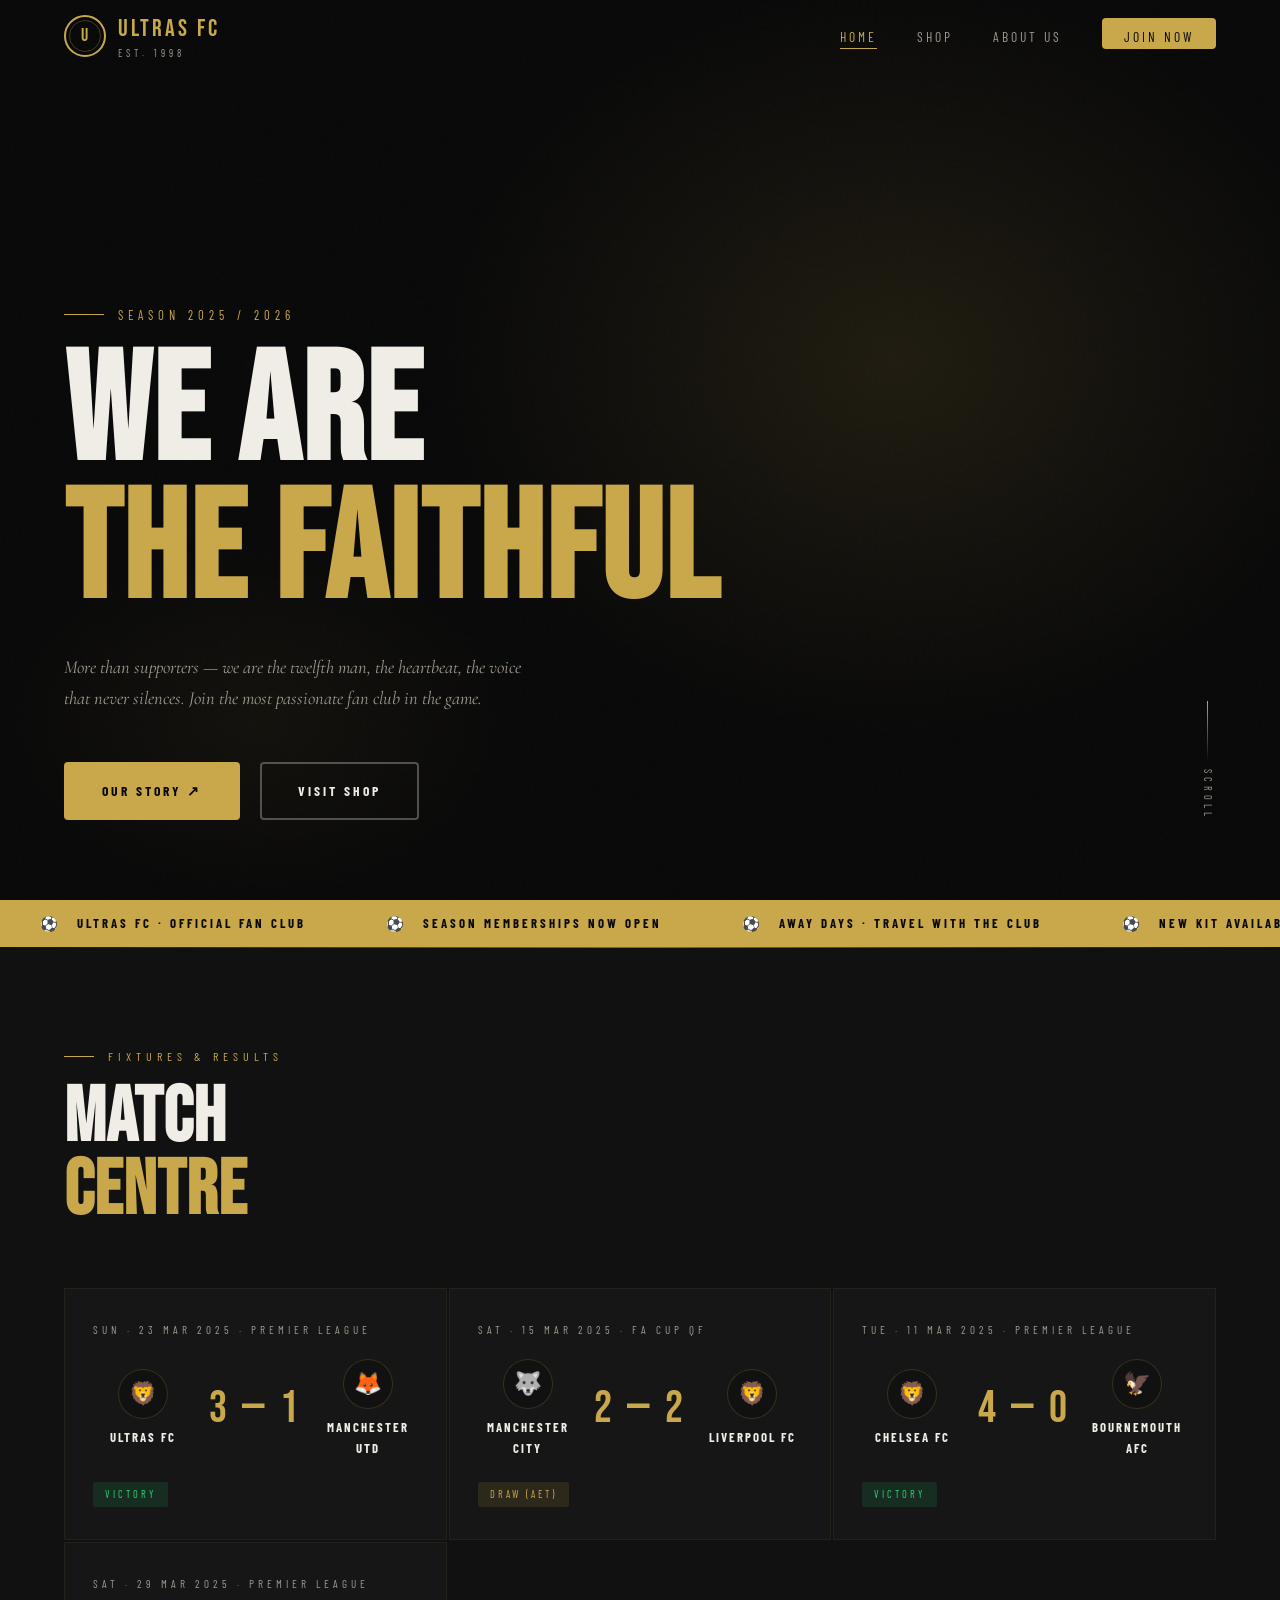
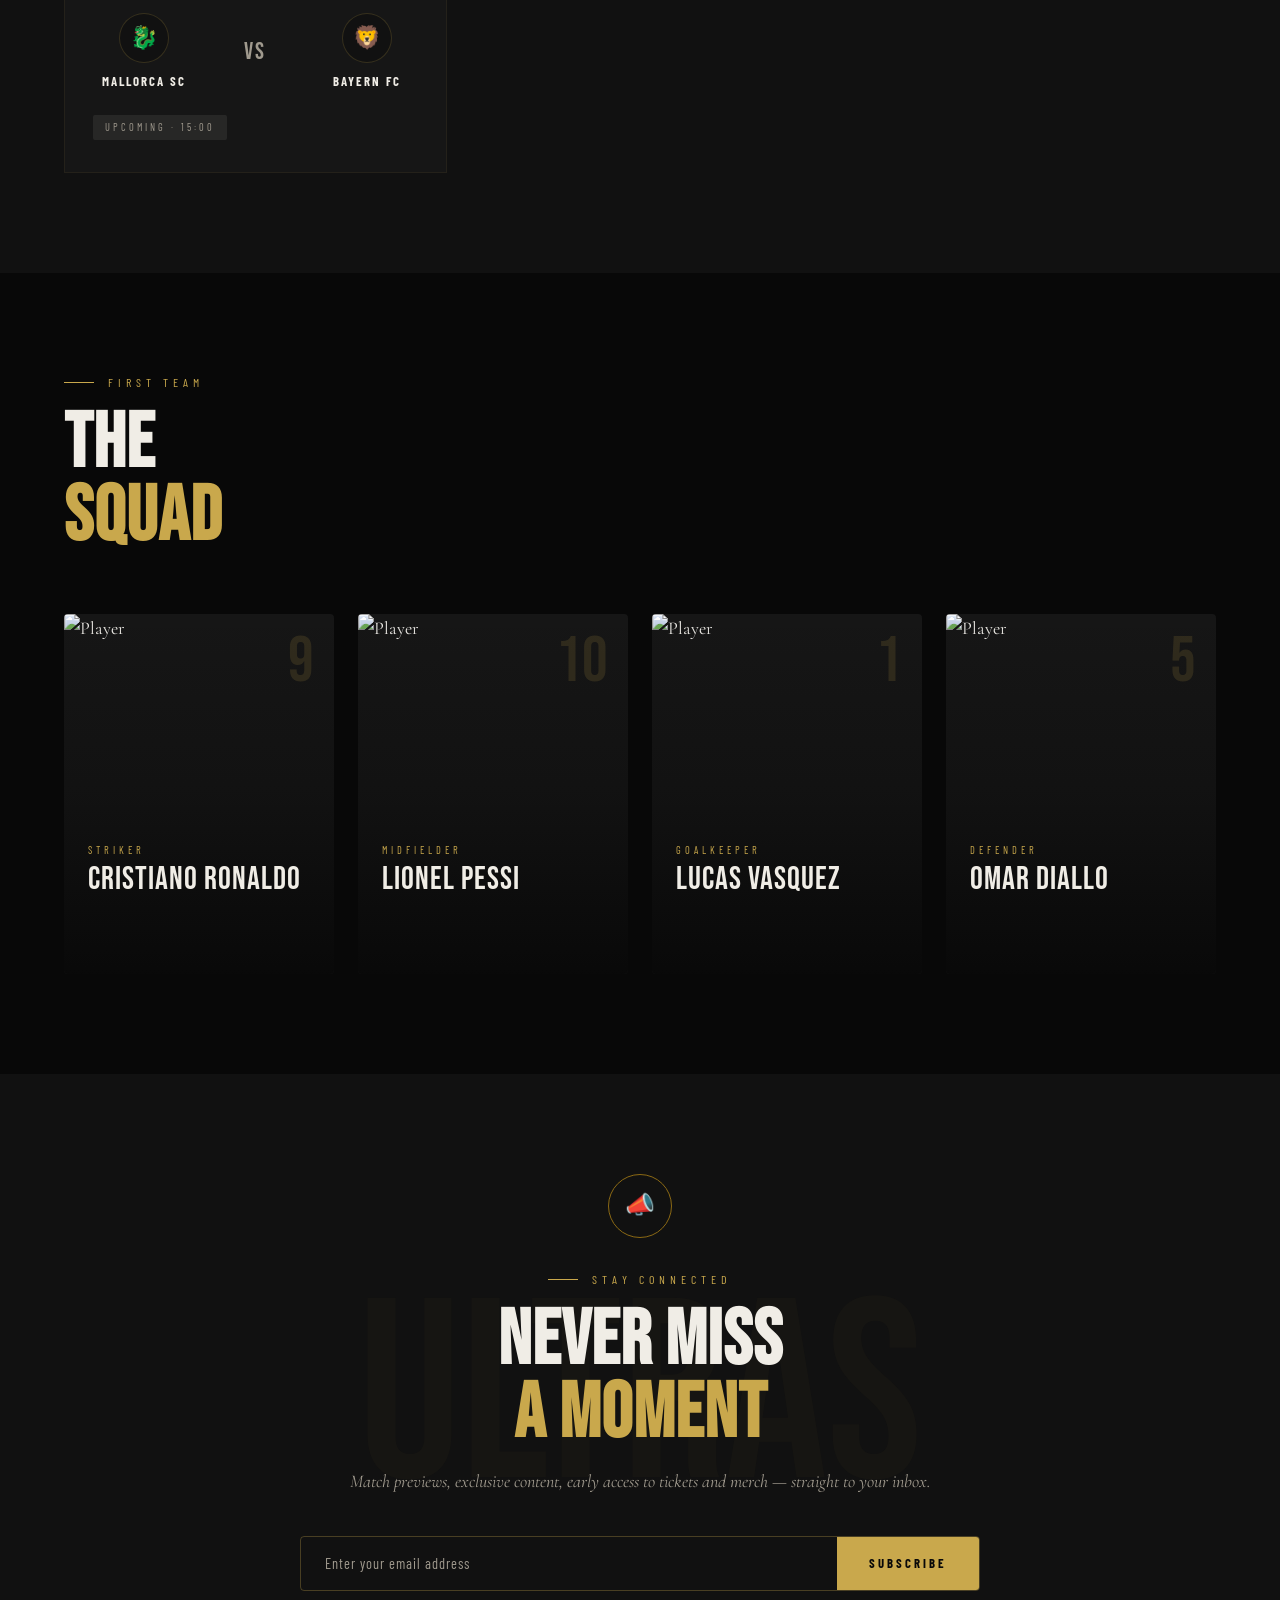
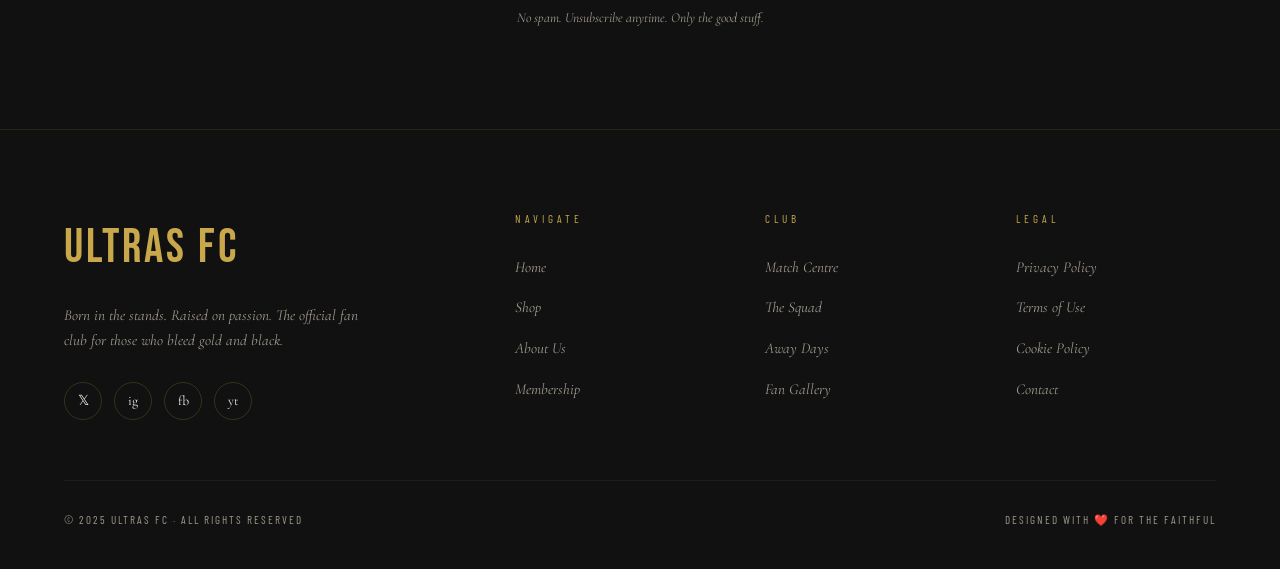
==== commit 37b44710: "Updated html files" ====
--- a/website/index.html
+++ b/website/index.html
@@ -81,7 +81,7 @@
         <div class="match-score">3 — 1</div>
         <div class="match-team">
           <div class="match-team-badge">🦊</div>
-          <div class="match-team-name">Foxfield Utd</div>
+          <div class="match-team-name">Manchester Utd</div>
         </div>
       </div>
       <span class="match-tag win">Victory</span>
@@ -93,12 +93,12 @@
       <div class="match-teams">
         <div class="match-team">
           <div class="match-team-badge">🐺</div>
-          <div class="match-team-name">Graywood City</div>
+          <div class="match-team-name">Manchester City</div>
         </div>
         <div class="match-score">2 — 2</div>
         <div class="match-team">
           <div class="match-team-badge">🦁</div>
-          <div class="match-team-name">Ultras FC</div>
+          <div class="match-team-name">Liverpool FC</div>
         </div>
       </div>
       <span class="match-tag draw">Draw (AET)</span>
@@ -110,12 +110,12 @@
       <div class="match-teams">
         <div class="match-team">
           <div class="match-team-badge">🦁</div>
-          <div class="match-team-name">Ultras FC</div>
+          <div class="match-team-name">Chelsea FC</div>
         </div>
         <div class="match-score">4 — 0</div>
         <div class="match-team">
           <div class="match-team-badge">🦅</div>
-          <div class="match-team-name">Eastport AFC</div>
+          <div class="match-team-name">Bournemouth AFC</div>
         </div>
       </div>
       <span class="match-tag win">Victory</span>
@@ -127,12 +127,12 @@
       <div class="match-teams">
         <div class="match-team">
           <div class="match-team-badge">🐉</div>
-          <div class="match-team-name">Drakeford SC</div>
+          <div class="match-team-name">Mallorca SC</div>
         </div>
         <div class="match-score upcoming">VS</div>
         <div class="match-team">
           <div class="match-team-badge">🦁</div>
-          <div class="match-team-name">Ultras FC</div>
+          <div class="match-team-name">Bayern FC</div>
         </div>
       </div>
       <span class="match-tag upcoming-tag">Upcoming · 15:00</span>
@@ -151,7 +151,7 @@
       <div class="player-card-overlay">
         <div class="player-number">9</div>
         <div class="player-position">Striker</div>
-        <div class="player-name">MARCO ROSSI</div>
+        <div class="player-name">Cristiano Ronaldo</div>
         <div class="player-stats">
           <div class="player-stat">
             <div class="player-stat-val">24</div>
@@ -174,7 +174,7 @@
       <div class="player-card-overlay">
         <div class="player-number">10</div>
         <div class="player-position">Midfielder</div>
-        <div class="player-name">JAMES COLE</div>
+        <div class="player-name">Lionel Pessi</div>
         <div class="player-stats">
           <div class="player-stat">
             <div class="player-stat-val">11</div>
@@ -197,7 +197,7 @@
       <div class="player-card-overlay">
         <div class="player-number">1</div>
         <div class="player-position">Goalkeeper</div>
-        <div class="player-name">LUCAS VEGA</div>
+        <div class="player-name">Lucas Vasquez</div>
         <div class="player-stats">
           <div class="player-stat">
             <div class="player-stat-val">18</div>
